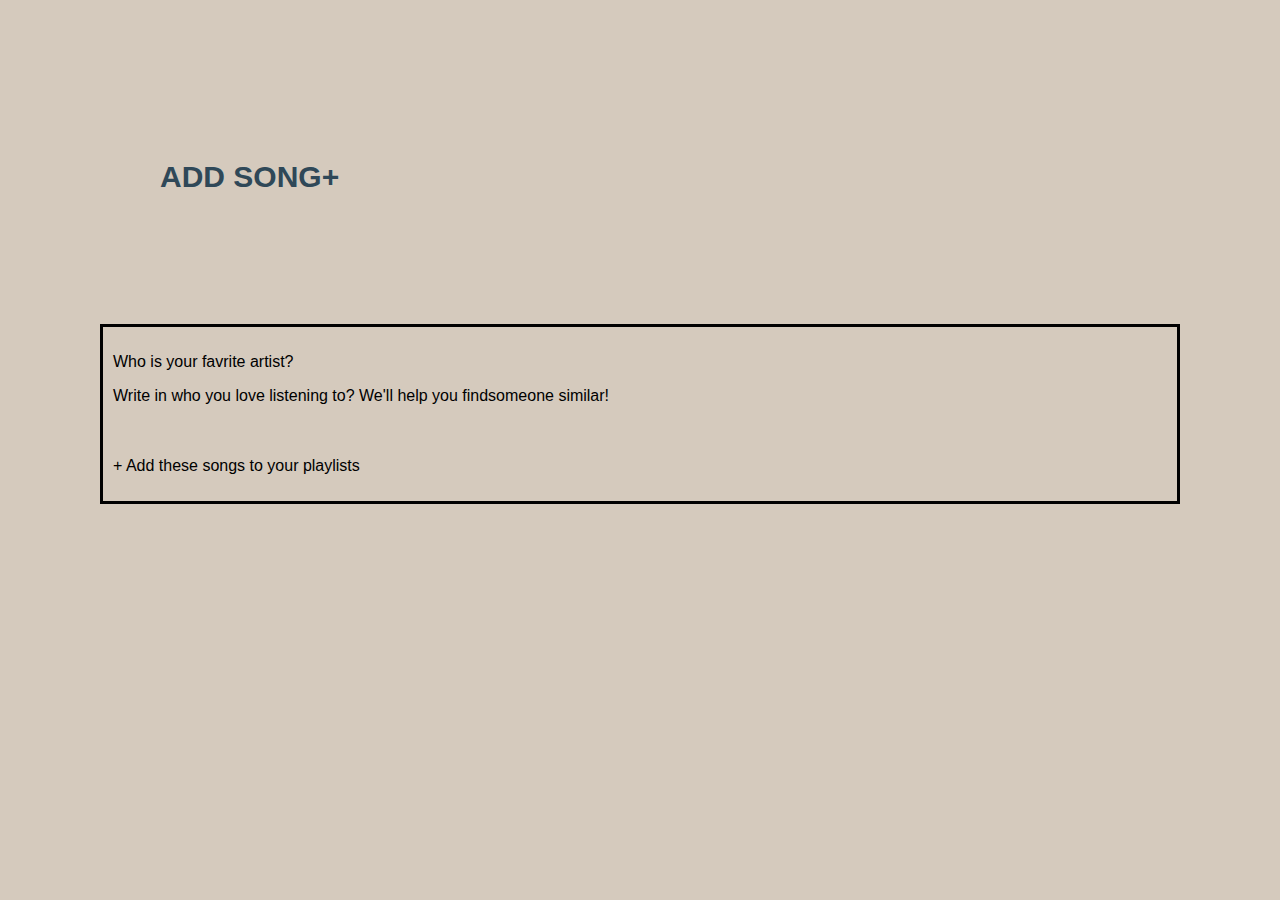
==== index.html @ feb9ba93 "First upload of music rec app with all files" ====
<!DOCTYPE html>
<html lang="en">

<head>
    <meta charset="UTF-8">
    <meta name="viewport" content="width=device-width, initial-scale=1.0">
    <link rel="stylesheet" href="css/styles.css">
    <title>Music Rep App</title>
</head>

<body>
    <nav>
        <div class="navDesign">
            <!-- <a href="">ADD SONG</a> -->
            <h3>ADD SONG+</h3>
        </div>
    </nav>
    <div class="main">
        <div class="ipod">
            <map name=ipod>
                <area shape="circle" coords="" href="" target="" alt="add song button">
                <area shape="circle" coords="" href="" target="" alt="next song button">
                <area shape="circle" coords="" href="" target="" alt="last song button">
                <area shape="circle" coords="" href="" target="" alt="play/pause song button">
            </map>
            <!-- <img id="ipod" src="" alt="photo of ipod"> -->
        </div>
        <div class="search">
            <div class="searchFunction">
                <p>Who is your favrite artist?</p>
                <p>Write in who you love listening to? We'll help you findsomeone similar!</p>

            </div>
            <div class="addList">
                <p>+ Add these songs to your playlists</p>

            </div>

        </div>

    </div>



    <script src=".js/main.js"></script>
</body>

</html>
---- css/styles.css ----
body {
    margin: 0px;
    background-color: #D5CABD;
}

nav {
    display: flex;
    padding-right: 100px;
    padding-left: 30px
}

.navDesign {
    display: flex;
    align-items: center;
    gap: 10px;
    padding-left: 130px;
    padding-top: 130px;
}

h3 {
    color: #2F4858;
    font-size: 30px;
    ;
}

h3,
p {
    font-family: futura, 'Gill Sans', 'Gill Sans MT', Calibri, 'Trebuchet MS', sans-serif;
}

.main {
    display: flex;
    margin: 100px;
    border: solid;

}

#ipod {
    display: block;
    margin: 0 auto;
    width: 260px;
    height: 232px;
}

.searchAddList {
    padding: 10px;
    border: solid;
}

.searchFunction {
    padding: 10px;
}

.addList {
    padding: 10px;
}
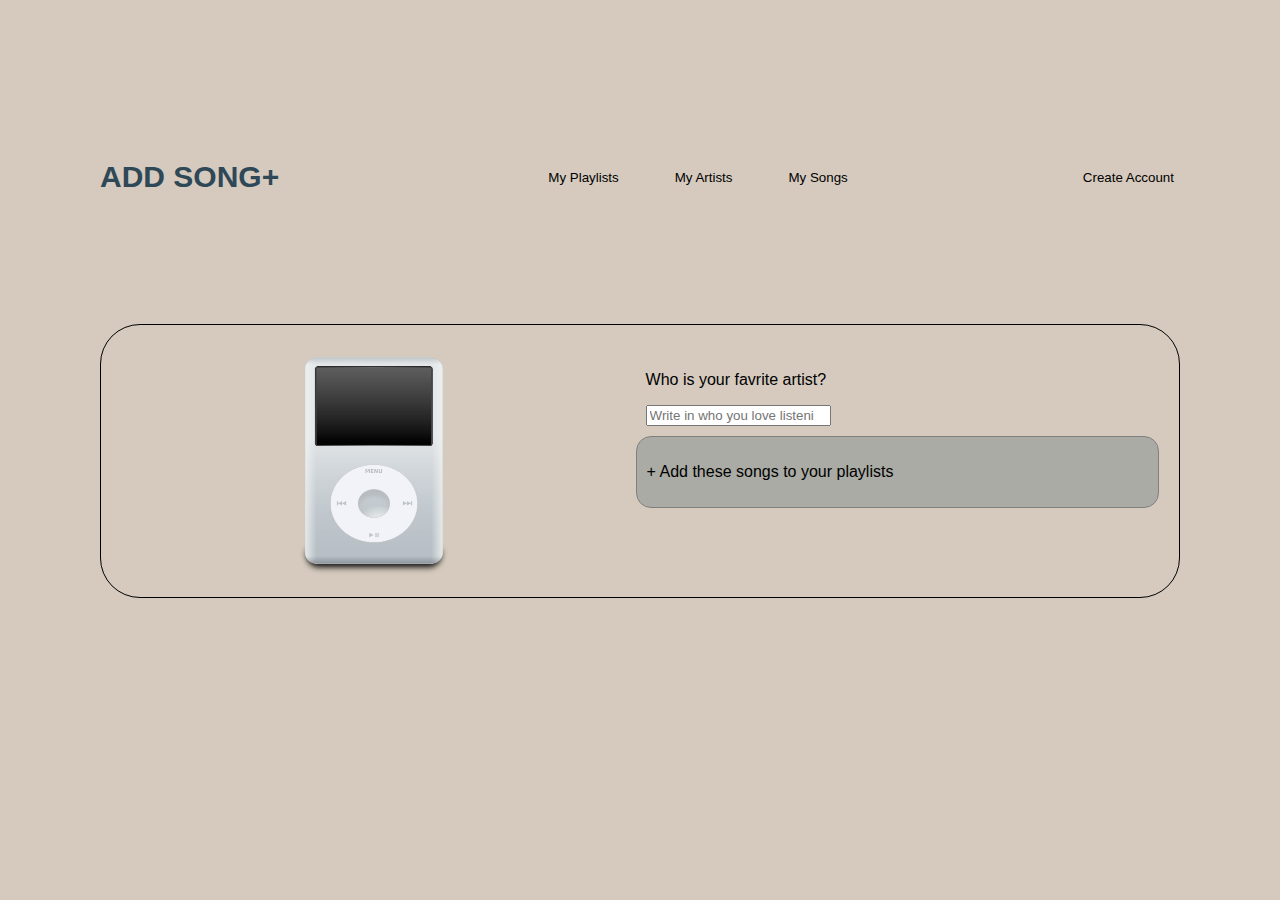
==== commit 59d8b04e: "Initial add of Music Rep App files" ====
--- a/index.html
+++ b/index.html
@@ -9,13 +9,20 @@
 </head>
 
 <body>
-    <nav>
+    <header>
         <div class="navDesign">
-            <!-- <a href="">ADD SONG</a> -->
             <h3>ADD SONG+</h3>
+            <nav>
+                <ul>
+                    <li><button class="navButton">My Playlists</button></li>
+                    <li><button class="navButton">My Artists</button></li>
+                    <li><button class="navButton">My Songs</button></li>
+                </ul>
+            </nav>
+            <button class="accountButton">Create Account</button>
         </div>
-    </nav>
-    <div class="main">
+    </header>
+    <main>
         <div class="ipod">
             <map name=ipod>
                 <area shape="circle" coords="" href="" target="" alt="add song button">
@@ -23,12 +30,14 @@
                 <area shape="circle" coords="" href="" target="" alt="last song button">
                 <area shape="circle" coords="" href="" target="" alt="play/pause song button">
             </map>
-            <!-- <img id="ipod" src="" alt="photo of ipod"> -->
+            <img id="ipod" src="assets/ipodImage.png" alt="photo of ipod">
         </div>
         <div class="search">
             <div class="searchFunction">
                 <p>Who is your favrite artist?</p>
-                <p>Write in who you love listening to? We'll help you findsomeone similar!</p>
+                <input id="inputSeacrh" type="search"
+                    placeholder="Write in who you love listening to? We'll help you findsomeone similar!">
+                <!-- <p>Write in who you love listening to? We'll help you findsomeone similar!</p> -->
 
             </div>
             <div class="addList">
@@ -37,8 +46,7 @@
             </div>
 
         </div>
-
-    </div>
+    </main>
 
 
 
--- a/css/styles.css
+++ b/css/styles.css
@@ -3,18 +3,50 @@
     background-color: #D5CABD;
 }
 
-nav {
-    display: flex;
-    padding-right: 100px;
-    padding-left: 30px
-}
+
 
 .navDesign {
     display: flex;
+    flex: auto;
+    justify-content: space-between;
     align-items: center;
     gap: 10px;
-    padding-left: 130px;
+    padding-left: 100px;
+    padding-right: 100px;
     padding-top: 130px;
+}
+
+nav {
+    display: inline;
+    /* flex-direction: row; */
+    /* padding-right: 100px;
+    padding-left: 30px */
+}
+
+li {
+    display: inline;
+    padding: 20px;
+    font-family: futura, 'Gill Sans', 'Gill Sans MT', Calibri, 'Trebuchet MS', sans-serif;
+}
+
+.navButton {
+    background-color: transparent;
+    border: 1px;
+}
+
+.navButton:hover {
+    text-decoration: underline;
+}
+
+.accountButton {
+    /* border: 2px;
+    border-radius: 5px; */
+    border: 1px;
+    background-color: transparent;
+}
+
+.accountButton:hover {
+    background-color: gray;
 }
 
 h3 {
@@ -28,11 +60,22 @@
     font-family: futura, 'Gill Sans', 'Gill Sans MT', Calibri, 'Trebuchet MS', sans-serif;
 }
 
-.main {
+main {
     display: flex;
     margin: 100px;
     border: solid;
+    border-width: 1px;
+    border-radius: 40px;
+    padding: 20px;
 
+}
+
+.ipod {
+    flex: auto;
+}
+
+.search {
+    flex: auto;
 }
 
 #ipod {
@@ -44,13 +87,20 @@
 
 .searchAddList {
     padding: 10px;
-    border: solid;
 }
 
 .searchFunction {
     padding: 10px;
+    border-radius: 20px;
+}
+
+.input {
+    border-radius: 50px;
 }
 
 .addList {
     padding: 10px;
+    border: 1px solid gray;
+    border-radius: 15px;
+    background-color: #aaaba4;
 }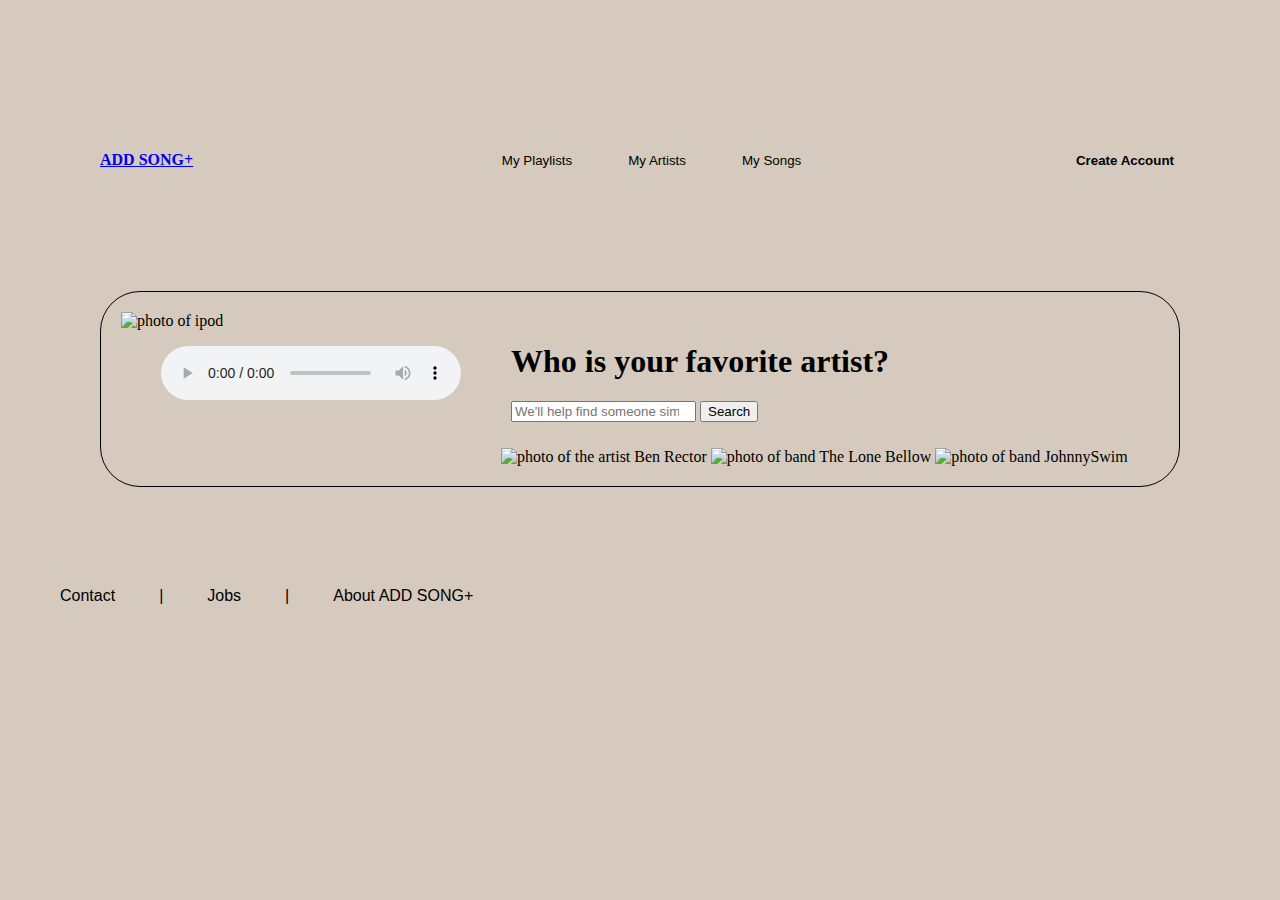
==== commit 46bf47b2: "Jan 25 updates" ====
--- a/index.html
+++ b/index.html
@@ -5,48 +5,81 @@
     <meta charset="UTF-8">
     <meta name="viewport" content="width=device-width, initial-scale=1.0">
     <link rel="stylesheet" href="css/styles.css">
-    <title>Music Rep App</title>
+    <title>Add Song+</title>
 </head>
 
 <body>
     <header>
         <div class="navDesign">
-            <h3>ADD SONG+</h3>
+            <a href="./index.html">
+                <h4>ADD SONG<span class="logoColor">+</span></h4>
+            </a>
             <nav>
                 <ul>
-                    <li><button class="navButton">My Playlists</button></li>
+                    <li><a href="./playlist.html"><button class="navButton">My Playlists</button></a></li>
                     <li><button class="navButton">My Artists</button></li>
                     <li><button class="navButton">My Songs</button></li>
                 </ul>
             </nav>
-            <button class="accountButton">Create Account</button>
+            <a href="./AccountPage.html"><button class="accountButton"><strong>Create Account</strong></button></a>
         </div>
     </header>
     <main>
-        <div class="ipod">
-            <map name=ipod>
-                <area shape="circle" coords="" href="" target="" alt="add song button">
-                <area shape="circle" coords="" href="" target="" alt="next song button">
-                <area shape="circle" coords="" href="" target="" alt="last song button">
-                <area shape="circle" coords="" href="" target="" alt="play/pause song button">
-            </map>
-            <img id="ipod" src="assets/ipodImage.png" alt="photo of ipod">
+        <div class="music">
+            <img class="headphones" src="assets/pngegg.png" alt="photo of ipod">
+            <figure>
+                <audio controls src="/media/cc0-audio/t-rex-roar.mp3"></audio>
+            </figure>
+            <!-- <iframe src="https://open.spotify.com/embed/track/1kiylxwnw8R8rJoCDtubWM" width="100%" height="380" -->
+            <!-- frameBorder="0" allowtransparency="true" allow="encrypted-media"></iframe> -->
         </div>
         <div class="search">
             <div class="searchFunction">
-                <p>Who is your favrite artist?</p>
-                <input id="inputSeacrh" type="search"
-                    placeholder="Write in who you love listening to? We'll help you findsomeone similar!">
-                <!-- <p>Write in who you love listening to? We'll help you findsomeone similar!</p> -->
+                <h1>Who is your favorite artist?</h1>
+                <form id="suggestedArtistSearch">
+
+                    <input id="inputSeacrh" type="search" placeholder="We'll help find someone similar!">
+                    <button class="searchButton" type="submit">Search</button>
+                    <!-- <p>Write in who you love listening to? We'll help you findsomeone similar!</p> -->
+                </form>
+                <p class="formResponseDesign" id="userArtistInput"></p>
+            </div>
+            <div class="artistHomeSection">
+                <img class="artistHomeImg" src="assets/BenRector.png" alt="photo of the artist Ben Rector">
+                <img class="artistHomeImg" src="assets/TheLoneBellow.png" alt="photo of band The Lone Bellow">
+                <img class="artistHomeImg" src="assets/Johnnyswim.png" alt="photo of band JohnnySwim">
+
 
             </div>
-            <div class="addList">
-                <p>+ Add these songs to your playlists</p>
-
-            </div>
+            <!-- <div class="addList">
+                <button class="addListButton"><span class="logoColor">+</span> Listen to this later</button><br><br>
+                <button class="addListButton"><span class="logoColor">+</span> Add these songs to your
+                    playlists</button><br><br>
+                <button class="addListButton"><span class="logoColor">+</span> Share with a friend</button>
+            </div> -->
 
         </div>
+        <script>
+            const searchRespParaFiller = "Check out these artists who are similar to "
+            const artistForm = document.querySelector("#suggestedArtistSearch");
+            const searchResponseParagraphFiller = document.querySelector("#userArtistInput");
+            artistForm.addEventListener("submit", function (event) {
+                event.preventDefault();
+                const theForm = event.target;
+                const myInput = theForm.querySelector("input");
+                searchResponseParagraphFiller.innerHTML = searchRespParaFiller + myInput.value
+            })
+        </script>
     </main>
+    <footer>
+        <ul>
+            <li>Contact</li>
+            <li>|</li>
+            <li>Jobs</li>
+            <li>|</li>
+            <li>About ADD SONG+</li>
+        </ul>
+    </footer>
 
 
 
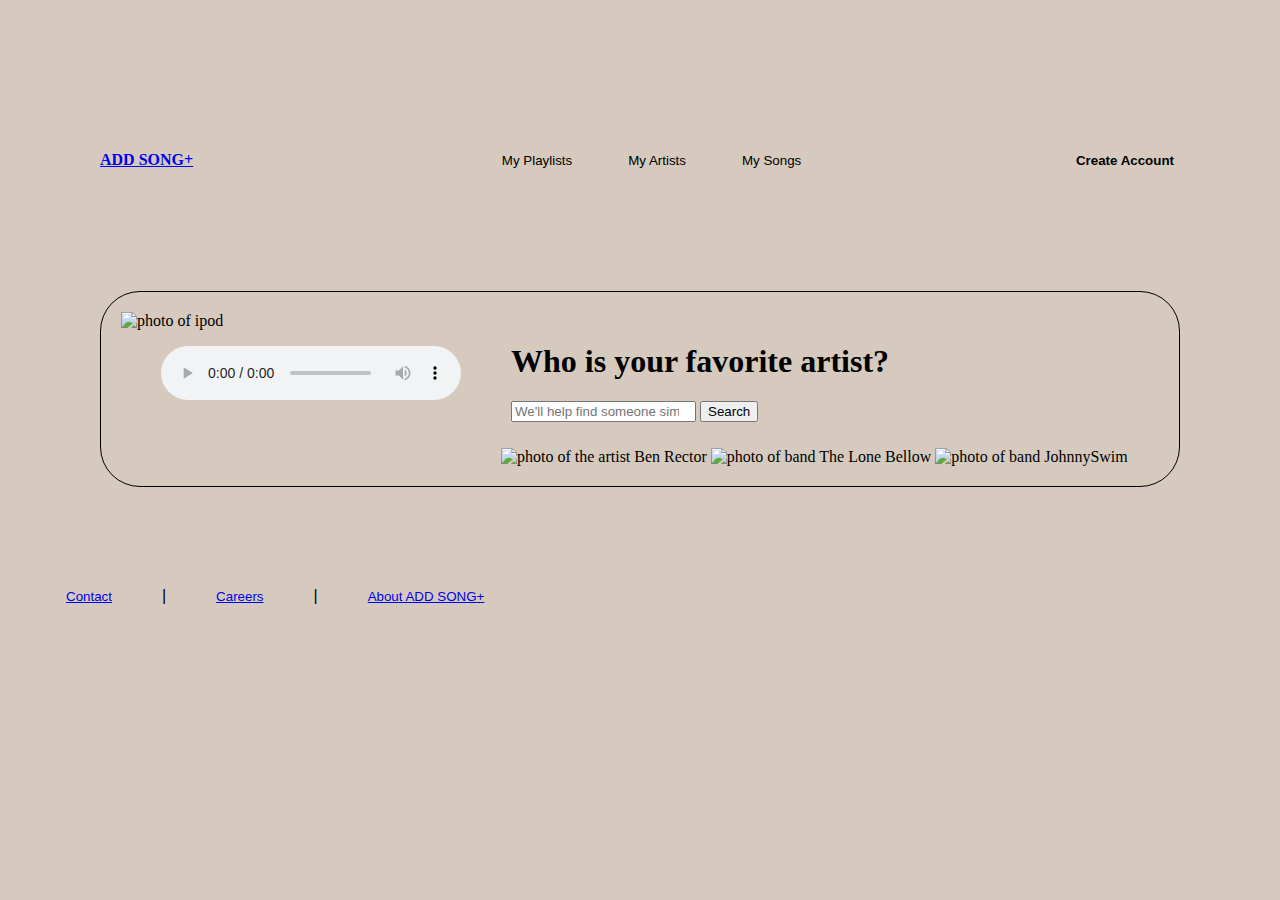
==== commit b6c5ae9b: "Account Page Updates" ====
--- a/index.html
+++ b/index.html
@@ -18,10 +18,11 @@
                 <ul>
                     <li><a href="./playlist.html"><button class="navButton">My Playlists</button></a></li>
                     <li><button class="navButton">My Artists</button></li>
-                    <li><button class="navButton">My Songs</button></li>
+                    <li><a href="./mysongs.html"><button class="navButton">My Songs</button></a></li>
                 </ul>
             </nav>
-            <a href="./AccountPage.html"><button class="accountButton"><strong>Create Account</strong></button></a>
+            <a href="./AccountPage.html"><button class="accountButton" id="accountButton"><strong>Create
+                        Account</strong></button></a>
         </div>
     </header>
     <main>
@@ -72,13 +73,16 @@
         </script>
     </main>
     <footer>
-        <ul>
-            <li>Contact</li>
-            <li>|</li>
-            <li>Jobs</li>
-            <li>|</li>
-            <li>About ADD SONG+</li>
-        </ul>
+        <nav>
+            <ul>
+                <li><button class="navButton"><a href="./contact.html">Contact</button></a></li>
+                <li>|</li>
+                <li><button class="navButton"><a href="./jobs.html">Careers</button></a></li>
+                <li>|</li>
+                <li><button class="navButton"><a href="./aboutAddSong.html"> About ADD SONG<span
+                                class="logoColor">+</span></button></a></li>
+            </ul>
+        </nav>
     </footer>
 
 
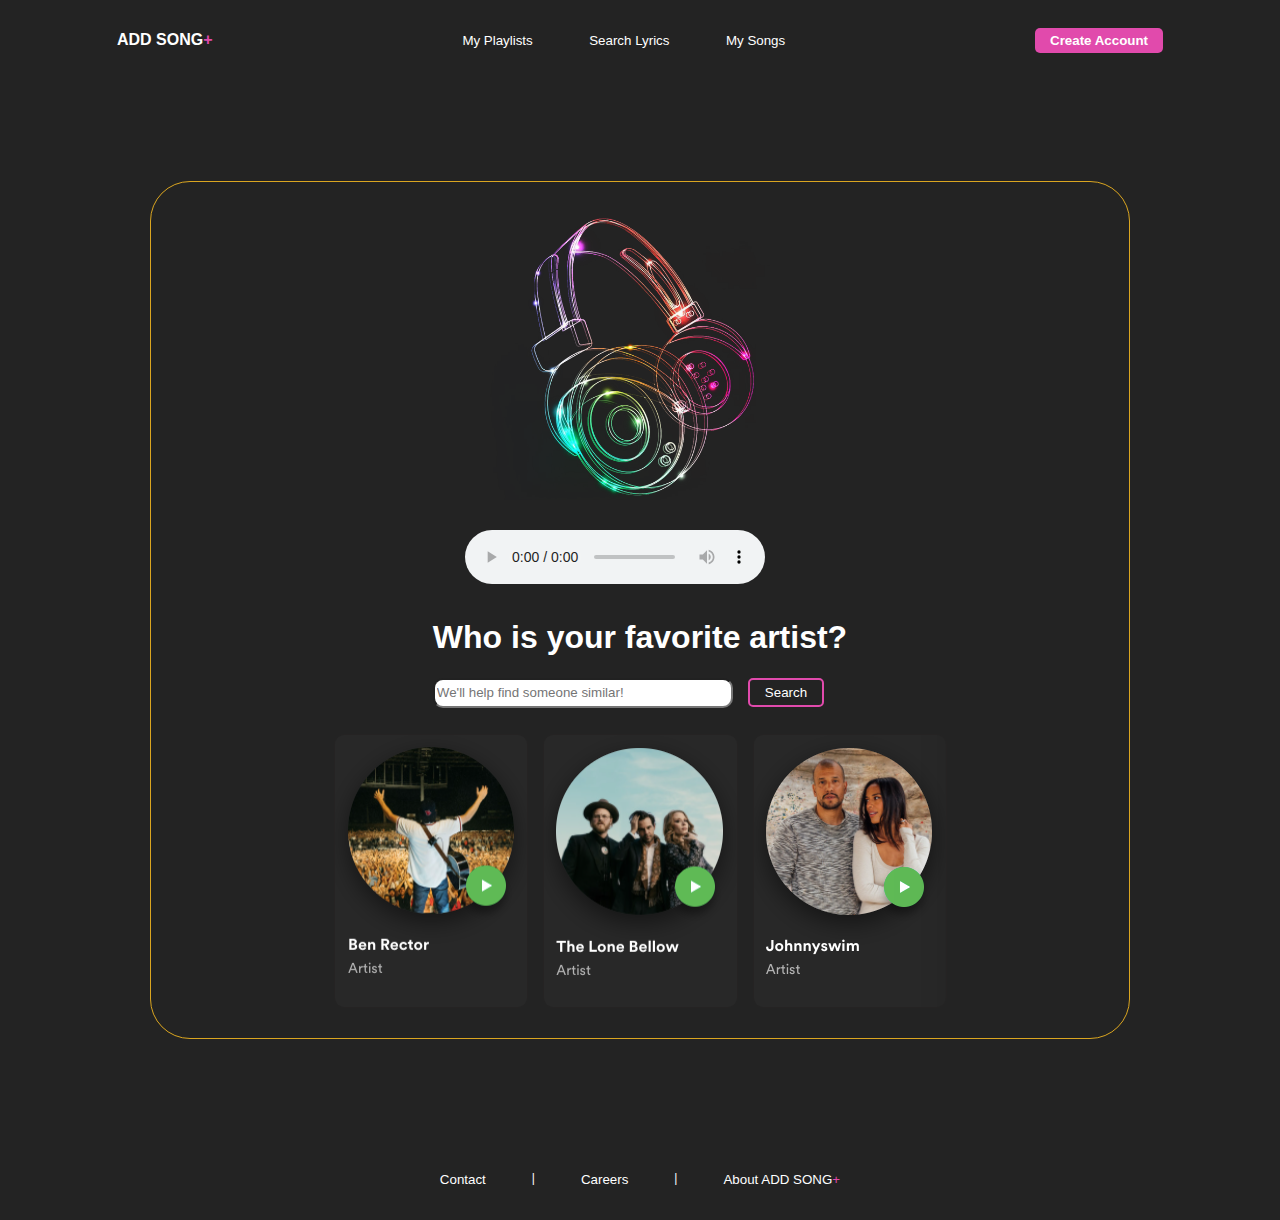
==== commit 3736b762: "Functions - not finished" ====
--- a/index.html
+++ b/index.html
@@ -17,8 +17,8 @@
             <nav>
                 <ul>
                     <li><a href="./playlist.html"><button class="navButton">My Playlists</button></a></li>
-                    <li><button class="navButton">My Artists</button></li>
-                    <li><a href="./mysongs.html"><button class="navButton">My Songs</button></a></li>
+                    <li><a href="./lyrics.html"><button class="navButton">Search Lyrics</button></a></li>
+                    <li><a href="./pages/mysongs/mysongs.html"><button class="navButton">My Songs</button></a></li>
                 </ul>
             </nav>
             <a href="./AccountPage.html"><button class="accountButton" id="accountButton"><strong>Create
@@ -69,7 +69,12 @@
                 const theForm = event.target;
                 const myInput = theForm.querySelector("input");
                 searchResponseParagraphFiller.innerHTML = searchRespParaFiller + myInput.value
+                clearInput(myInput);
+
             })
+            const clearInput = (input) => {
+            input.value = "";
+             };
         </script>
     </main>
     <footer>
--- a/css/styles.css
+++ b/css/styles.css
@@ -1,9 +1,15 @@
 body {
     margin: 0px;
-    background-color: #D5CABD;
-}
-
-
+    background-color: rgb(35, 35, 35);
+    /* display: flex; */
+    min-height: 100vh;
+    position: relative;
+}
+
+ul {
+    color: white;
+    font-family: futura, 'Gill Sans', 'Gill Sans MT', Calibri, 'Trebuchet MS', sans-serif;
+}
 
 .navDesign {
     display: flex;
@@ -11,27 +17,46 @@
     justify-content: space-between;
     align-items: center;
     gap: 10px;
-    padding-left: 100px;
-    padding-right: 100px;
-    padding-top: 130px;
+    padding-left: 20px;
+    padding-right: 20px;
+}
+
+.navDesign a {
+    text-decoration: none;
+}
+
+.logoColor {
+    color: #e14aac;
+    font-size: rem;
+    /* font-size: 22px; */
 }
 
 nav {
-    display: inline;
-    /* flex-direction: row; */
-    /* padding-right: 100px;
-    padding-left: 30px */
-}
-
-li {
+    /* display: inline; */
+    color: white;
+}
+
+nav ul {
+    padding-inline-start: 0%;
+}
+
+nav li {
     display: inline;
     padding: 20px;
     font-family: futura, 'Gill Sans', 'Gill Sans MT', Calibri, 'Trebuchet MS', sans-serif;
 }
+
+button {
+    cursor: pointer;
+}
+
 
 .navButton {
     background-color: transparent;
     border: 1px;
+    color: white;
+    font-family: futura, 'Gill Sans', 'Gill Sans MT', Calibri, 'Trebuchet MS', sans-serif;
+
 }
 
 .navButton:hover {
@@ -39,68 +64,362 @@
 }
 
 .accountButton {
-    /* border: 2px;
-    border-radius: 5px; */
+    border-radius: 5px;
     border: 1px;
-    background-color: transparent;
+    padding: 5px 15px;
+    background-color: #e14aac;
+    color: white;
+    font-weight: bold;
 }
 
 .accountButton:hover {
-    background-color: gray;
-}
-
-h3 {
-    color: #2F4858;
-    font-size: 30px;
-    ;
-}
-
+    background-color: rgb(232, 98, 226);
+    color: white
+}
+
+h1, 
+h4,
 h3,
+h2 {
+    color: white;
+    font-family: futura, 'Gill Sans', 'Gill Sans MT', Calibri, 'Trebuchet MS', sans-serif;
+}
 p {
-    font-family: futura, 'Gill Sans', 'Gill Sans MT', Calibri, 'Trebuchet MS', sans-serif;
+    color: white;
+    font-family: futura, 'Gill Sans', 'Gill Sans MT', Calibri, 'Trebuchet MS', sans-serif;
+    font-size: 16px;
 }
 
 main {
     display: flex;
-    margin: 100px;
+    /* margin: 150px; */
+    margin: 100px 150px 100px 150px;
     border: solid;
+    border-color: goldenrod;
     border-width: 1px;
     border-radius: 40px;
     padding: 20px;
-
-}
-
-.ipod {
+    min-height: calc(100vh - 205px);
+
+}
+
+.music {
+    display: flex;
+    flex-wrap: wrap;
+    flex-direction: column;
+    gap: 30px;
+    align-self: center;
+}
+
+figure {
+    margin: 0;
+}
+
+
+.search {
+    display: flex;
+    flex-flow: column;
+    align-self: center;
     flex: auto;
 }
 
-.search {
-    flex: auto;
-}
-
-#ipod {
+.searchButton {
+    background-color: transparent;
+    border: 2px solid #e14aac;
+    border-radius: 5px;
+    padding: 5px 15px;
+    color: white;
+    cursor: pointer;
+}
+
+.searchButton:hover {
+    background-color: #e14aac;
+}
+
+.headphones {
     display: block;
-    margin: 0 auto;
-    width: 260px;
-    height: 232px;
+    margin-top: -20px;
+    width: 350px;
+    height: auto;
+}
+
+form {
+    display: flex;
+    gap: 15px;
 }
 
 .searchAddList {
     padding: 10px;
+}
+
+.addListButton {
+    background-color: transparent;
+    border: 1px;
+    font-size: 16px;
+    color: white;
+    font-family: futura, 'Gill Sans', 'Gill Sans MT', Calibri, 'Trebuchet MS', sans-serif;
+}
+
+.addListButton:hover {
+    font-weight: bold;
 }
 
 .searchFunction {
     padding: 10px;
     border-radius: 20px;
-}
-
-.input {
-    border-radius: 50px;
+    /* text-transform: uppercase; */
+    /* font-size: 20px; */
+}
+
+input {
+    border-radius: 10px;
+    width: 400px;
+    height: 30px
 }
 
 .addList {
     padding: 10px;
-    border: 1px solid gray;
+    border: 1px solid rgb(153, 150, 150);
     border-radius: 15px;
-    background-color: #aaaba4;
-}+    /* background-color: #cdcec6; */
+    background-color: #a7a7a1;
+}
+
+.artistHomeSection {
+    padding: 0px 10px 10px 10px;
+    display: flex;
+    justify-content: space-around;
+    gap: 15px;
+}
+
+.artistHomeImg {
+    border: solid 1px rgb(37, 35, 35);
+    border-radius: 10px;
+}
+
+.playlists {
+    padding: 0px 10px 10px 10px;
+    display: flex;
+    /* flex-wrap: wrap; */
+    justify-content: space-around;
+    gap: 15px;
+}
+
+.formResponseDesign p {
+    color: white;
+}
+
+.accountWelcome {
+    display: flex;
+
+}
+
+.mainAccountPage {
+    display: flex;
+    flex-direction: column;
+    align-items: center;
+    flex: auto;
+    color: white;
+}
+.mainAccountPage h3 {
+    text-decoration: underline;
+}
+
+.addPlaylistItems {
+    display: flex;
+    justify-content: center;
+    align-items: center;
+    margin: 100px 150px 100px 150px;
+    border: solid;
+    border-color: goldenrod;
+    border-width: 1px;
+    border-radius: 40px;
+    padding: 20px;
+    /* min-height: calc(100vh - 205px); */
+}
+
+.mainAccountPage a {
+    /* color: #e14aac; */
+    color: rgb(232, 98, 226)
+}
+
+.mainSongs {
+    display: flex;
+    flex-direction: column;
+    align-items: center;
+    flex: auto;
+    margin: 100px 150px 100px 150px;
+    border: solid;
+    border-color: goldenrod;
+    border-width: 1px;
+    border-radius: 40px;
+    padding: 20px;
+}
+
+
+.mainAccountPage ul {
+    color: white;
+
+}
+
+.songsListDesign {
+    display: none;
+    text-decoration: underline white;
+    font-size: larger;
+}
+
+
+
+#playlistSelect {
+    font-size: 0.9rem;
+    padding: 2px 5px;
+    border: 3px solid #e14aac;
+    border-radius: 20px;
+}
+
+form button {
+    height: fit-content;
+    display: flex;
+    align-self: end;
+}
+
+#lyricResults{
+    color: white;
+}
+
+#lyricsForm form{
+    display: flex;
+    flex-direction: column;
+    max-width: 300px;
+    margin: auto;
+}
+
+footer {
+    position: absolute;
+    /* position: relative; */
+    /* bottom: 0; */
+    width: 100%;
+}
+
+footer ul {
+    display: flex;
+    justify-content: center;
+    font-size: 12px;
+}
+
+footer a {
+    text-decoration: none;
+    color: white;
+}
+
+@media (max-width: 900px) {
+    .navDesign {
+        padding: 10px;
+        /* max-width: min-content; */
+        justify-content: space-between;
+    }
+
+    nav ul {
+        padding-inline-start: 0px;
+    }
+
+    nav li {
+        display: table-footer-group;
+    }
+
+    main {
+        flex-direction: column;
+        margin: 25px 25px 100px 25px;
+        min-width: fit-content;
+    }
+
+    form {
+        flex-direction: column;
+    }
+
+    .searchButton {
+        width: fit-content;
+    }
+
+    input {
+        width: 300px;
+    }
+
+    .artistHomeSection {
+        flex-direction: column;
+        width: fit-content;
+        align-self: center;
+    }
+
+    footer {
+        position: relative;
+    }
+}
+
+@media (max-width: 1300px) {
+    .navDesign {
+        padding: 10px;
+        /* max-width: min-content; */
+        justify-content: space-around;
+    }
+
+    nav ul {
+        padding-inline-start: 0px;
+    }
+
+    main {
+        flex-direction: column;
+        flex-wrap: wrap;
+        /* margin: 25px; */
+        min-width: fit-content;
+    }
+
+    form {
+        flex-direction: column;
+    }
+
+    .searchButton {
+        width: fit-content;
+    }
+
+    input {
+        width: 300px;
+    }
+
+    .artistHomeSection {
+        /* flex-direction: column; */
+        flex-wrap: wrap;
+        width: fit-content;
+        align-self: center;
+    }
+
+    .searchFunction form {
+        display: -webkit-inline-box;
+    }
+
+    .searchFunction {
+        align-self: center;
+    }
+
+    /* #lyricResults{
+        color: white;
+    }
+
+    #lyricsForm form{
+        display: flex;
+        flex-direction: column;
+        max-width: 300px;
+        margin: auto;
+    } */
+
+    /* footer {
+        position: relative;
+        bottom: 0;
+    } */
+}
+
+/* @media (max-width: 1600px) {
+    footer {
+        bottom: 0;
+    }
+} */